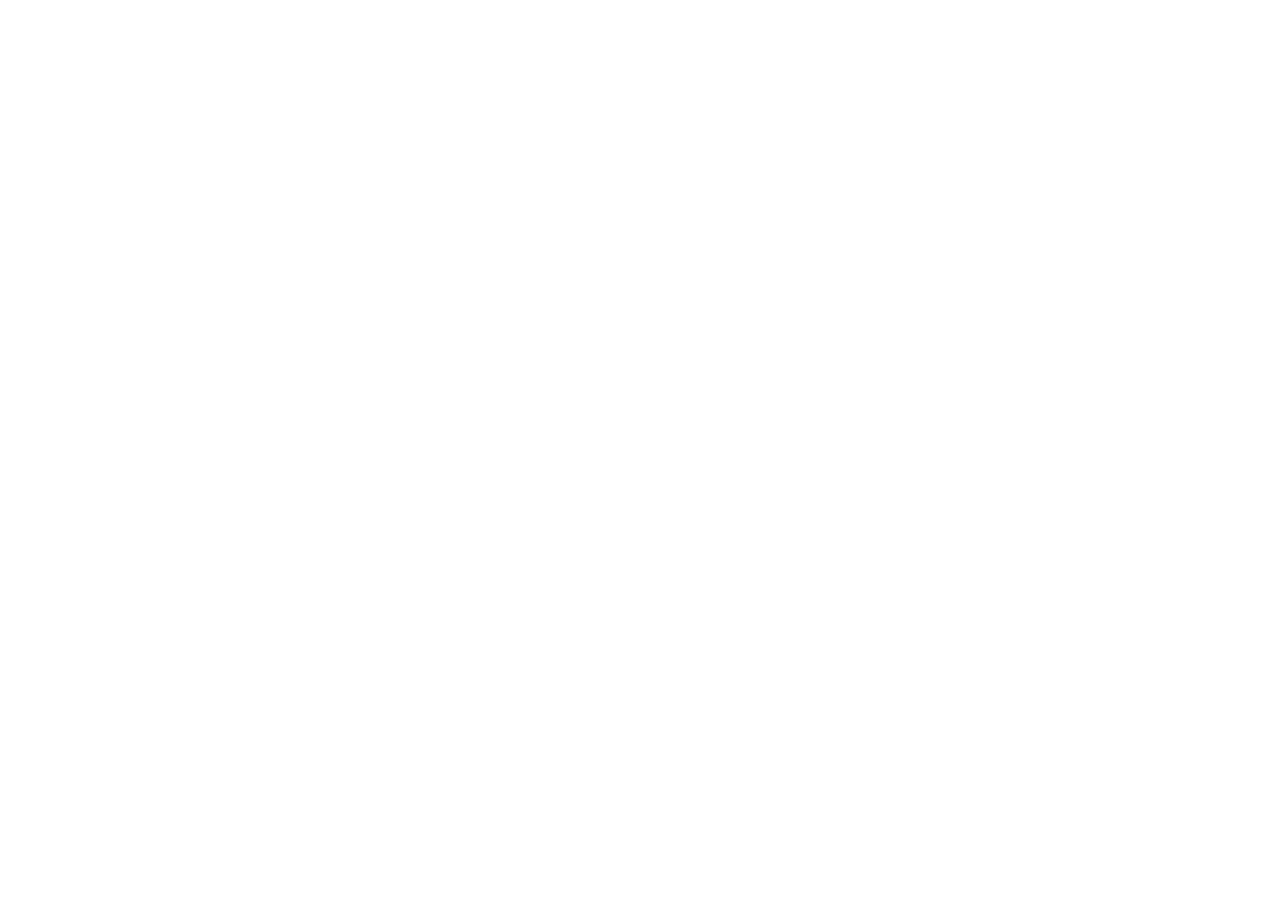
==== index.html @ 3bd6c551 "Update index.html" ====
<!DOCTYPE html>
<html lang="en">
<head>
    <meta http-equiv="refresh" content="0; url=https://github.com/SilenNaihin/Personal-Website/blob/master/Void%20Template/index.html">
</head>
<body>
    
</body>
</html>
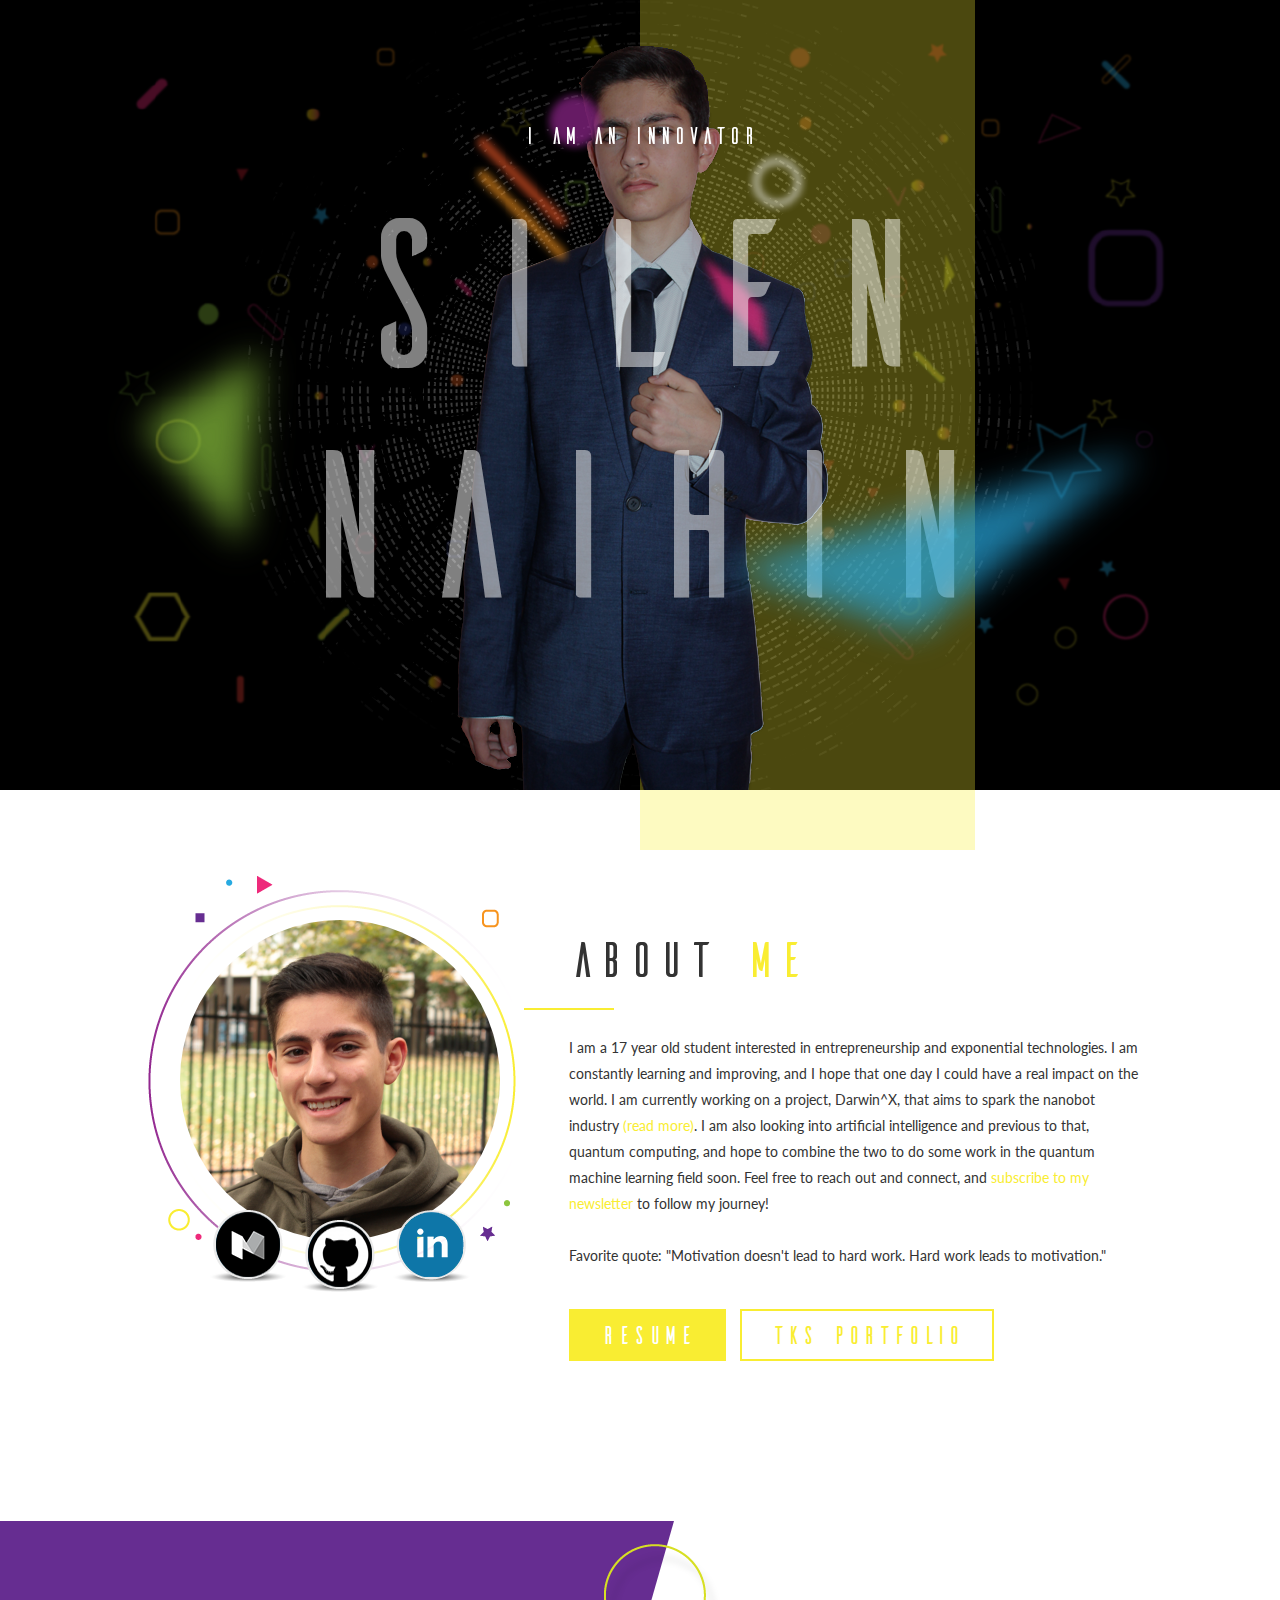
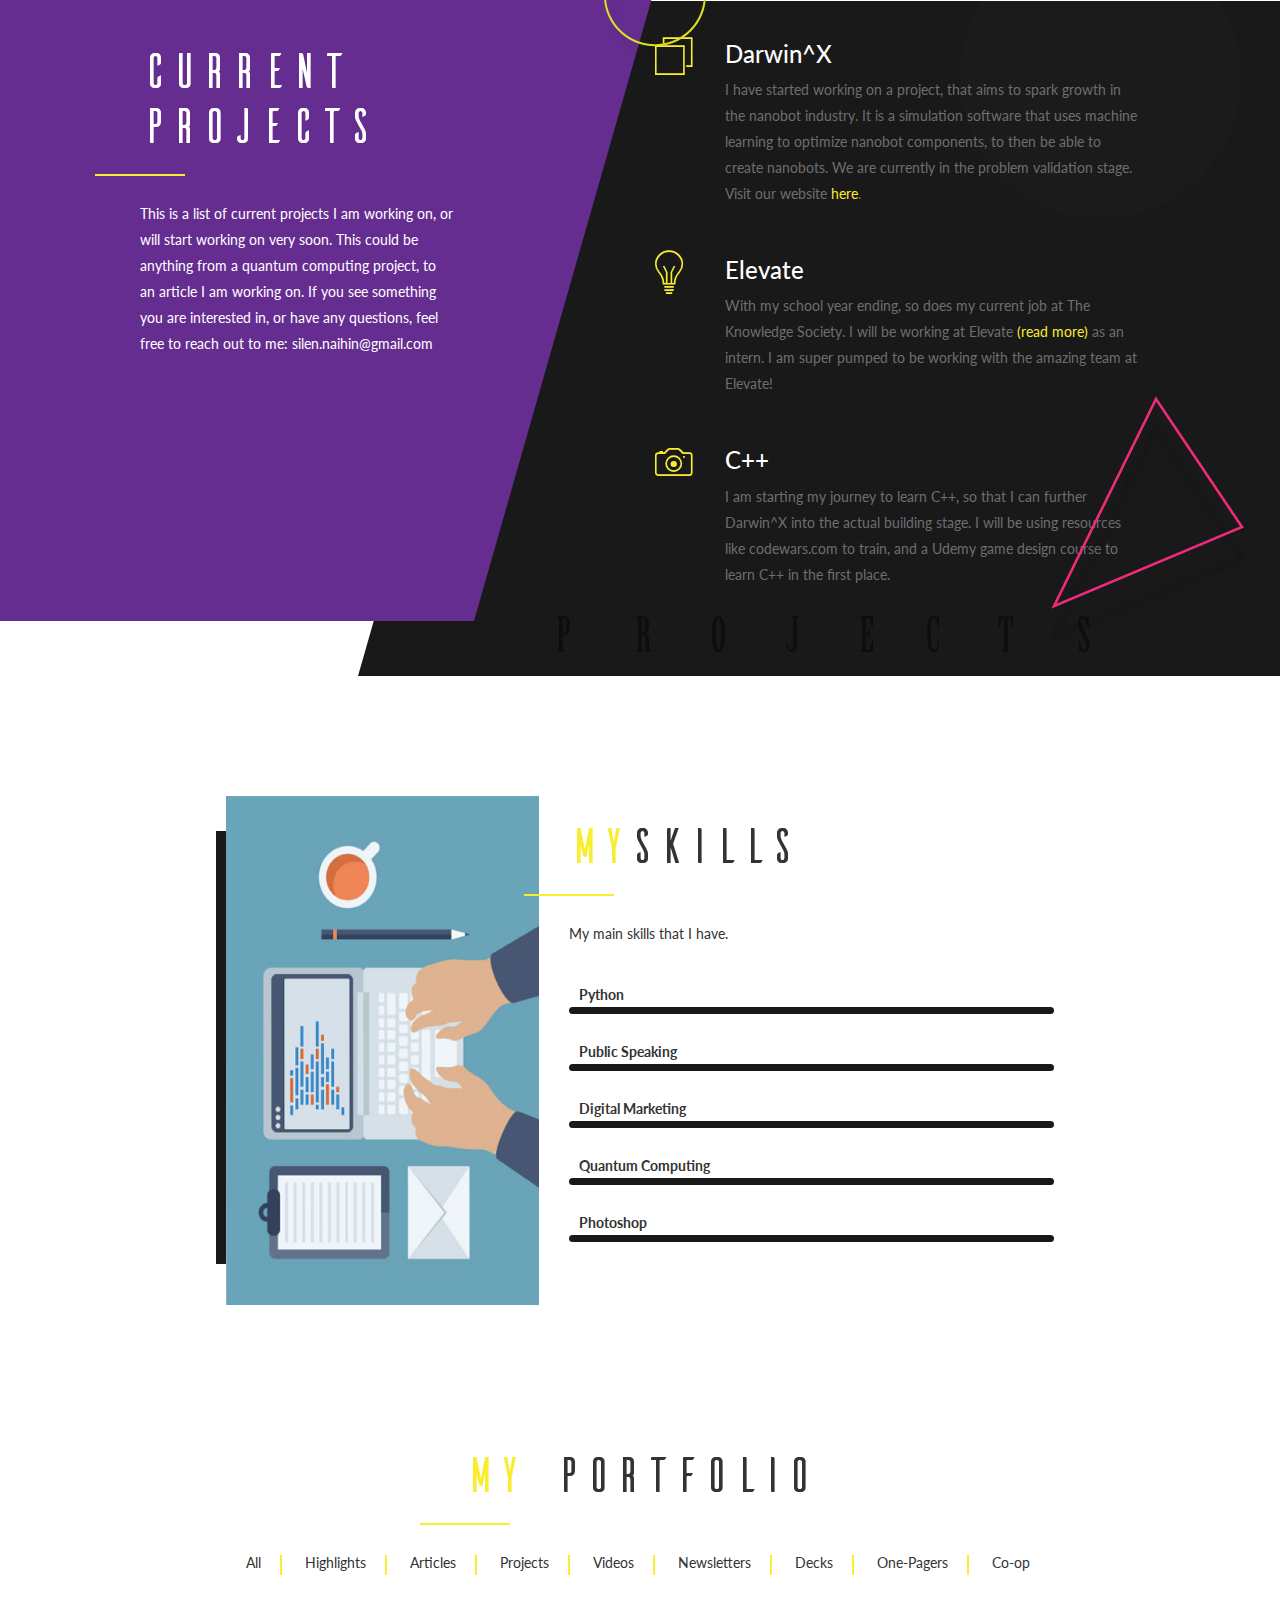
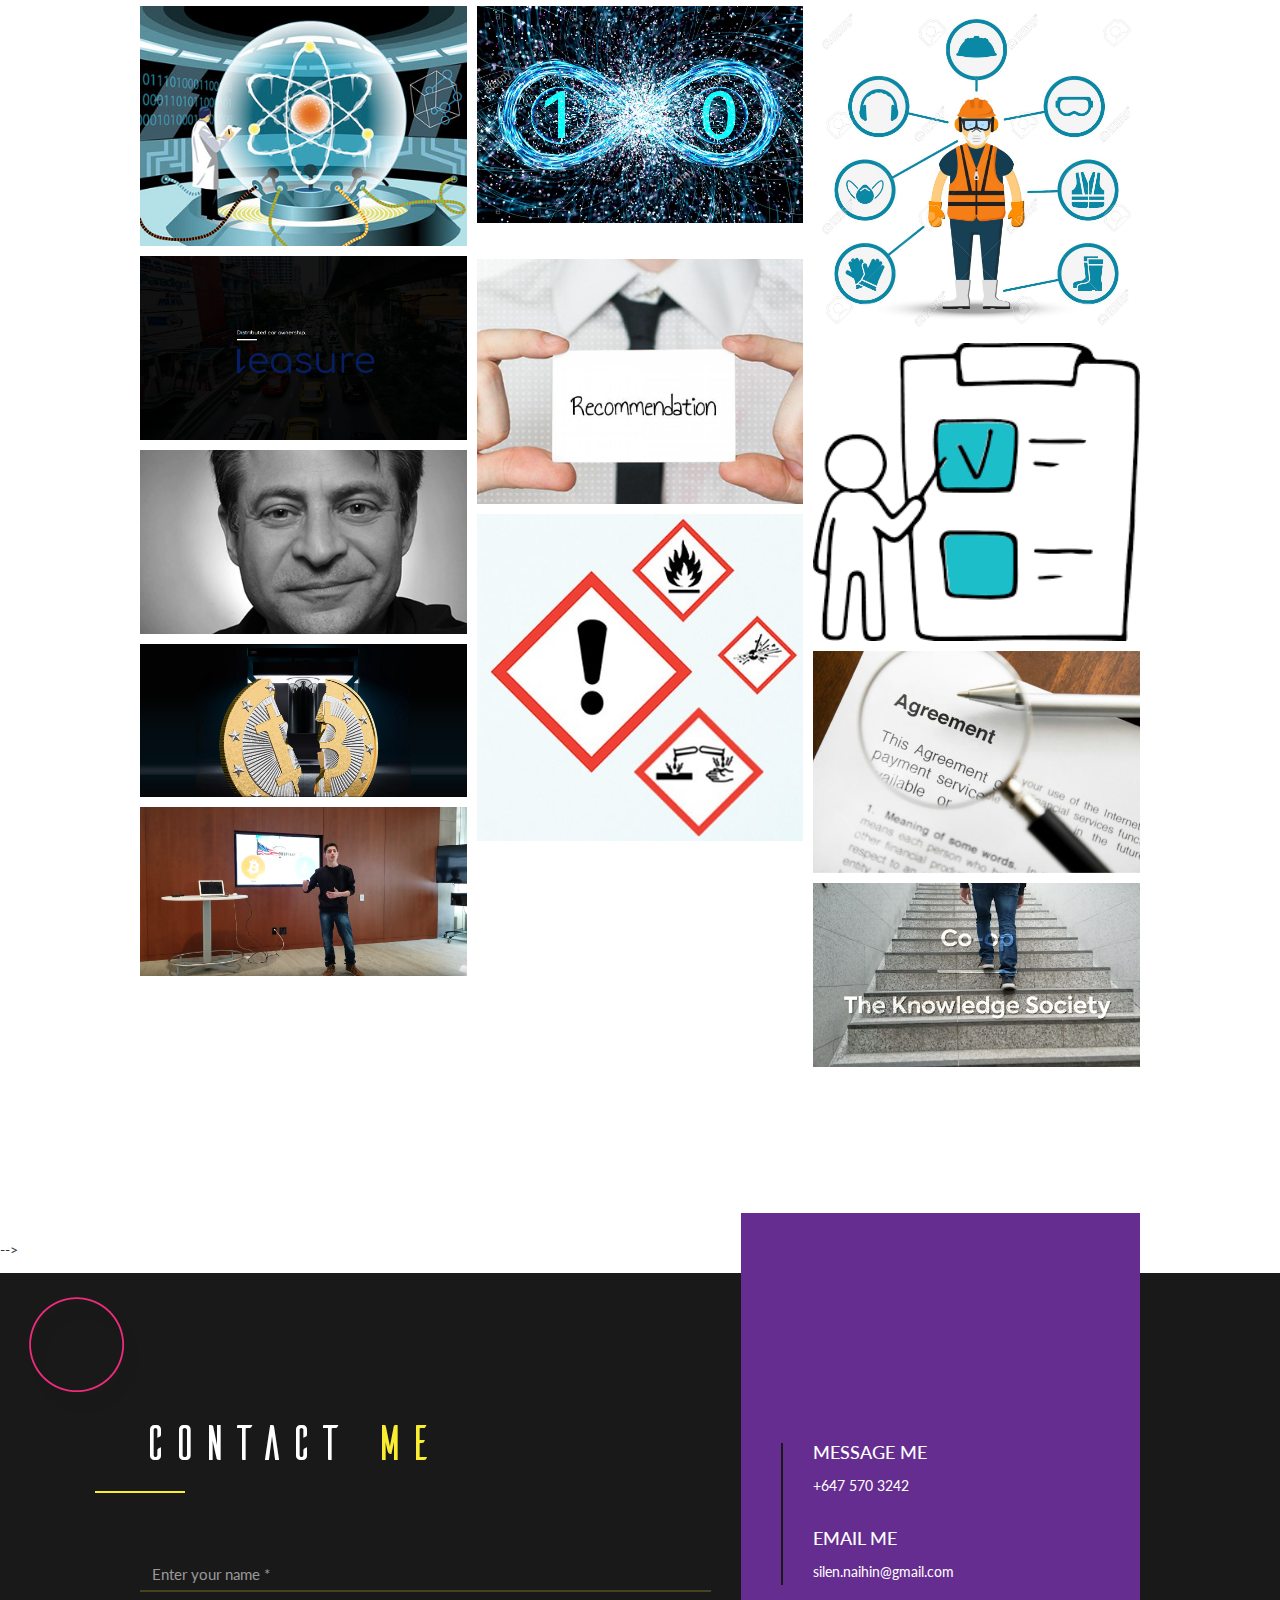
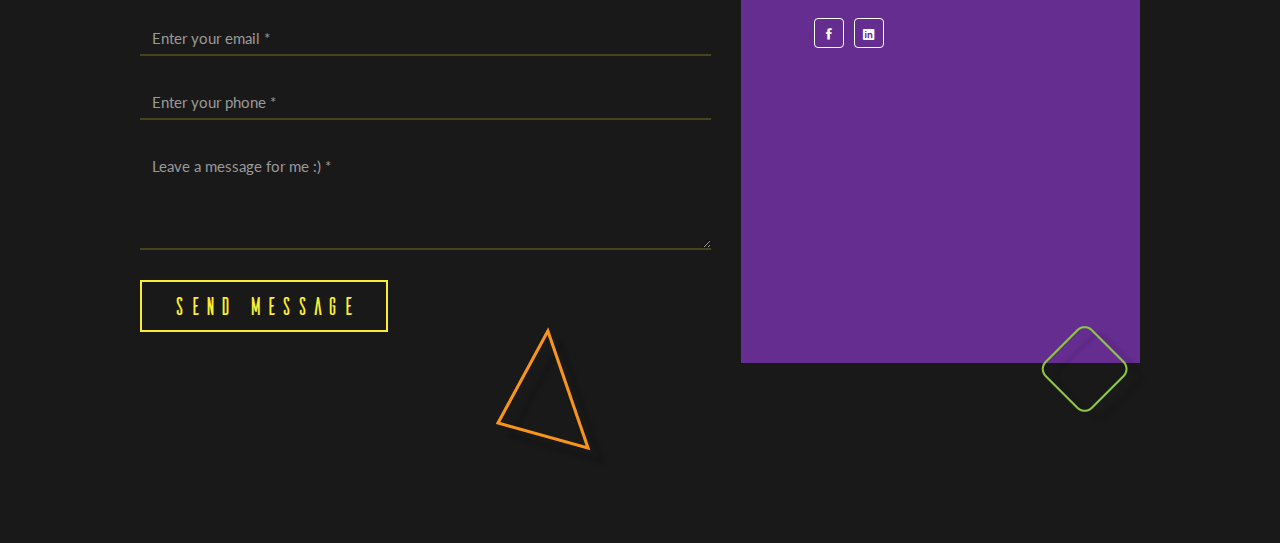
==== commit 71276578: "removing void template folder" ====
--- a/index.html
+++ b/index.html
@@ -1,9 +1,449 @@
 <!DOCTYPE html>
 <html lang="en">
-<head>
-    <meta http-equiv="refresh" content="0; url=https://github.com/SilenNaihin/Personal-Website/blob/master/Void%20Template/index.html">
-</head>
-<body>
-    
-</body>
-</html>
+	<head>
+		<meta http-equiv="content-type" content="text/html; charset=utf-8" />
+		<meta name="viewport" content="width=device-width, initial-scale=1">
+		<meta name="description" content="Silen Naihin's personal portfolio. Find out whats up in his life, from quantum computing, to company launching." />
+		<meta name="keywords" content="portfolio template, personal portfolio, CV template" />
+		<meta name="robots" content="index, follow" />
+		<title>Silen Naihin</title>
+
+    <!-- Stylesheets
+    ================================================= -->
+		<link rel="stylesheet" href="css/bootstrap.min.css" />
+		<link rel="stylesheet" href="css/void-designer.css" />
+		<link rel="stylesheet" href="css/ionicons.min.css" />
+    <link rel="stylesheet" href="css/font-awesome.min.css" />
+
+    <!--Google Fonts-->
+    <link href="https://fonts.googleapis.com/css?family=Lato:400,400i,700,700i,900" rel="stylesheet">
+    
+    <!--Favicon-->
+    <link rel="shortcut icon" type="image/png" href="media/fav.png"/>
+	</head>
+  
+  <body id="page-top" data-spy="scroll" data-target=".navbar-fixed-top">
+  
+    <!-- Preloader -->
+    <div class="preloader">
+      <div class="sk-cube-grid">
+        <div class="sk-cube sk-cube1"></div>
+        <div class="sk-cube sk-cube2"></div>
+        <div class="sk-cube sk-cube3"></div>
+        <div class="sk-cube sk-cube4"></div>
+        <div class="sk-cube sk-cube5"></div>
+        <div class="sk-cube sk-cube6"></div>
+        <div class="sk-cube sk-cube7"></div>
+        <div class="sk-cube sk-cube8"></div>
+        <div class="sk-cube sk-cube9"></div>
+      </div>
+    </div>
+
+    <!-- Navigation
+    ================================================= -->
+    <header id="header" class="on-scroll">
+      <nav class="navbar navbar-default navbar-fixed-top nav-center-aligned">
+        <div class="container-fluid">
+
+          <!-- Brand and toggle get grouped for better mobile display -->
+          <div class="navbar-header">
+            <button type="button" class="navbar-toggle collapsed" data-toggle="collapse" data-target="#bs-example-navbar-collapse-1" aria-expanded="false">
+              <span class="menu-sign">Menu <img src="media/designer/menu.png" alt="" /></span>
+            </button>
+          </div>
+
+          <!-- Collect the nav links, forms, and other content for toggling -->
+          <div class="collapse navbar-collapse" id="bs-example-navbar-collapse-1">
+            <ul class="nav navbar-nav">
+              <li><a class="page-scroll" href="#intro"><span>1</span>Intro</a></li>
+              <li><a class="page-scroll" href="#about"><span>2</span>About</a></li>
+              <li><a class="page-scroll" href="#services"><span>3</span>Projects</a></li>
+              <li><a class="page-scroll" href="#skills"><span>4</span>Skills</a></li>
+              <li><a class="page-scroll" href="#folio"><span>5</span>Portfolio</a></li>
+              <li><a class="page-scroll" href="#footer"><span>6</span>Contact</a></li>
+            </ul>
+          </div><!-- /.navbar-collapse -->
+        </div><!-- /.container -->
+      </nav>
+    </header>
+    
+    <!-- Intro Section
+    ================================================= -->
+    <section id="intro">
+      <div class="overflow-h">
+        <div class="container-fluid">
+          <ul id="scene" class="scene border fill">
+            <li class="layer expand-width" data-depth="0.15"><img src="media/designer/intro-layer-1.png" alt="" class="img-responsive" /></li>
+            <li class="layer expand-width" data-depth="0.25"><img src="media/designer/intro-layer-2.png" alt="" class="img-responsive" /></li>
+            <li class="layer expand-width" data-depth="0.00"><div class="yellow-box"></div></li>
+            <li class="layer expand-width" data-depth="0.40"><img src="media/designer/intro-layer-3.png" alt="" class="img-responsive" /></li>
+            <li class="layer expand-width" data-depth="0.55"><img src="media/designer/intro-layer-4.png" alt="" class="img-responsive" /></li>
+            <li class="layer expand-width" data-depth="0.65">
+              <div class="my-info" data-parallax='{"y": 100}'>
+                <h3>I Am An Innovator</h3>
+                <h1 class="name">Silen Naihin</h1>
+              </div>
+            </li>
+            <li class="layer expand-width" data-depth="1.40"><img src="media/designer/intro-layer-5.png" alt="" class="img-responsive" /></li>
+          </ul>
+        </div>
+      </div>
+    </section>
+    
+   <!-- About Me
+    ================================================= -->
+    <section id="about">
+    	<div class="container wrapper">
+    		<div class="row">
+    			<div class="col-md-5">
+            <div class="photo-block">
+            
+              <!--Parallax-->
+              <ul class="element-scroll-parallax hidden-sm hidden-xs">
+                <li data-parallax='{"rotateZ": 600, "smoothness": 200}'><img src="media/designer/about-spots.png" alt="" /></li>
+              </ul><!--Parallax end-->
+              
+            	<div class="photo">
+                <img src="media/designer/gradient-circle.png" alt="" class="photo-frame" />
+                <img src="./headshot.png" alt="It's Me" class="my-photo img-circle" />
+              </div>
+            	<ul class="social-link list-inline">
+                <li><a href="https://medium.com/@silen.naihin"><img src="media/designer/social/medium.png" alt="" /></a></li>
+                <li><a href="https://github.com/SilenNaihin" alt=""><img src="./github.png" alt="" /></a></li>
+                <li><a href="https://www.linkedin.com/in/silen-naihin/"><img src="media/designer/social/twitter.png" alt="" /></a></li>
+              </ul>
+            </div>
+          </div>
+    			<div class="col-md-7">
+            <div class="text-me">
+              <div class="headline">
+              	<h2>About <span class="yellow">Me</span></h2>
+              </div>
+              <p>I am a 17 year old student interested in entrepreneurship and exponential technologies. I am constantly learning and improving, and I hope that one day I could have a real impact on the world. I am currently working on a project, Darwin^X, that aims to spark the nanobot industry <a href='http://darwinx.ca/'>(read more)</a>. I am also looking into artificial intelligence and previous to that, quantum computing, and hope to combine the two to do some work in the quantum machine learning field soon. Feel free to reach out and connect, and <a href='https://www.subscribepage.com/silen.naihin?fbclid=IwAR38wcRQSoQohPvo3Nxmn_vRzhzfrRsZGgqbjIkAXMYMitqY66SyOwGWVVQ'>subscribe to my newsletter</a> to follow my journey! <br><br> Favorite quote: "Motivation doesn't lead to hard work. Hard work leads to motivation."</p>
+              <ul class="list-inline actions">
+              	<li><a href="https://docs.google.com/document/d/1Tut20O_IgS8BB6SXaOEuLUH9FELo1CkZkY0vdWoU7hk/edit?usp=sharing" class="btn btn-primary">Resume</a></li>
+              	<li><a href="https://tks.life/profile/silen.naihin" class="btn btn-secondary">TKS Portfolio</a></li>
+              </ul>
+            </div>
+          </div>
+    		</div>
+    	</div>
+    </section>
+
+    <!-- Services
+    ================================================= -->
+    <section id="services">
+      
+      <!--Services Background-->
+      <div class="service-background hidden-sm hidden-xs">
+        <div class="violate"></div>
+        <div class="dark"></div>
+      </div><!--Background ends-->
+      
+      <!--Section Parallax-->
+      <ul class="element-scroll-parallax hidden-sm hidden-xs">
+      	<li data-parallax='{"x": -150, "y": 500, "perspective": 500}'><img src="media/designer/service-1.png" alt="" /></li>
+        <li data-parallax='{"y": -300, "rotateY": 300}'><img src="media/designer/service-2.png" alt="" /></li>
+        <li><img src="media/designer/texts.png" alt="" /></li>
+        <li data-parallax='{"y": 200}'><img src="media/designer/circle-fill.png" alt="" /></li>
+      </ul><!--Parallax end-->
+      
+      <div class="container wrapper">
+        <div class="row">
+          <div class="service-contents">
+            <div class="col-md-4">
+              <div class="headline">
+                <h2 class="white">Current Projects</h2>
+              </div>
+              <p class="white">This is a list of current projects I am working on, or will start working on very soon. This could be anything from a quantum computing project, to an article I am working on. If you see something you are interested in, or have any questions, feel free to reach out to me: silen.naihin@gmail.com </p>
+            </div>
+            <div class="col-md-6 col-md-offset-2">
+              <div class="service-item">
+              	<span class="service-icon"><i class="icon ion-ios-browsers-outline"></i></span>
+              	<div class="item-info">
+              		<h3 class="white">Darwin^X</h3>
+              		<p class="grey">I have started working on a project, that aims to spark growth in the nanobot industry. It is a simulation software that uses machine learning to optimize nanobot components, to then be able to create nanobots. We are currently in the problem validation stage. Visit our website <a href='http://darwinx.ca/'>here</a>.</p>
+              	</div>
+              </div>
+              <div class="service-item">
+              	<span class="service-icon"><i class="icon ion-ios-lightbulb-outline"></i></span>
+              	<div class="item-info">
+              		<h3 class="white">Elevate</h3>
+              		<p class="grey">With my school year ending, so does my current job at The Knowledge Society. I will be working at Elevate <a href='https://elevatetechfest.com/'>(read more)</a> as an intern. I am super pumped to be working with the amazing team at Elevate!</p>
+              	</div>
+              </div>
+              <div class="service-item">
+              	<span class="service-icon"><i class="icon ion-ios-camera-outline"></i></span>
+              	<div class="item-info">
+              		<h3 class="white">C++</h3>
+              		<p class="grey">I am starting my journey to learn C++, so that I can further Darwin^X into the actual building stage. I will be using resources like codewars.com to train, and a Udemy game design course to learn C++ in the first place.</p>
+              	</div>
+              </div>
+            </div>
+          </div>
+        </div>
+      </div>
+    </section>
+    
+    <!-- Skills
+    ================================================= -->
+    <section id="skills">
+    	<div class="container wrapper">
+        <div class="row">
+        	<div class="col-md-4 col-md-offset-1">
+            <div class="photo-skills">
+              <img src="./Skills.png" alt="" class="img-responsive img-skills" />
+            </div>
+          </div>
+        	<div class="col-md-6">
+            <div class="headline">
+              <h2><span class="yellow">My</span>Skills</h2>
+            </div>
+            <p>My main skills that I have.</p>
+            <div class="skillset">
+              <div class="skillbar" data-percent='100%'>
+                <div class="title">Python</div>
+                <div class="count-bar">
+                </div>
+              </div>
+              <div class="skillbar" data-percent="100%">
+                <div class="title">Public Speaking</div>
+                <div class="count-bar">
+                </div>
+              </div>
+              <div class="skillbar" data-percent="100%">
+                <div class="title">Digital Marketing</div>
+                <div class="count-bar">
+                </div>
+              </div>
+              <div class="skillbar" data-percent="100%">
+                <div class="title">Quantum Computing</div>
+                <div class="count-bar">
+                </div>
+              </div>
+              <div class="skillbar" data-percent="100%">
+                <div class="title">Photoshop</div>
+                <div class="count-bar">
+                </div>
+              </div>
+            </div>
+          </div>
+        </div>
+      </div>
+    </section>
+    
+ <!-- Portfolio Section
+    ================================================= -->
+    <section id="folio" class="yeet">
+    	<div class="container wrapper">
+        <div class="headline">
+          <h2><span class="yellow">My</span> Portfolio</h2>
+        </div>
+        
+        <!--Portfolio Menu-->
+        <ul class="folio-menu list-inline">
+          <li class=" fil-cat" data-rel="all">All</li>
+          <li class=" fil-cat" data-rel="highlights">Highlights</li>
+          <li class=" fil-cat" data-rel="articles">Articles</li>
+          <li class=" fil-cat" data-rel="projects">Projects</li>
+          <li class=" fil-cat" data-rel="videos">Videos</li>
+          <li class=" fil-cat" data-rel="newsletters">Newsletters</li>
+          <li class=" fil-cat" data-rel="decks">Decks</li>
+          <li class=" fil-cat" data-rel="one-pagers">One-Pagers</li> 
+          <li class=" fil-cat" data-rel="co-op">Co-op</li>  
+        </ul> 
+        
+        <!--Portfolio Thumbnails-->
+        <div id="portfolio">
+          <div class="tile scale-anm articles all" >
+            <a href="https://blog.usejournal.com/quantum-computing-the-basics-the-bad-and-the-solution-59af357fb52"><img src="./quantumarticle.jpg" alt="Sorry about that, maybe try reloading?" data-toggle="modal" data-target=".project-1" /></a>
+          </div>
+          <div class="tile scale-anm articles all">
+            <a href="https://medium.com/@silen.naihin/tribalscale-ideathon-ideation-and-pitching-be56c0e4ba74"><img src="./tribalscalearticle.PNG" alt="Sorry about that, maybe try reloading?" data-toggle="modal" data-target=".project-2" /></a>
+          </div>
+          <div class="tile scale-anm articles all">
+            <a href="https://medium.com/@silen.naihin/how-to-dream-big-peter-diamandis-1d7d72017ff7"><img src="./peter.jpg" alt="Sorry about that, maybe try reloading?" data-toggle="modal" data-target=".project-3" /></a>
+          </div>
+          <div class="tile scale-anm articles all">
+            <a href="https://medium.com/@silen.naihin/goodbye-bitcoin-hello-quantum-9749ed451872"><img src="./crypto.png" alt="Sorry about that, maybe try reloading?" data-toggle="modal" data-target=".project-4" /></a>
+          </div>
+         <div class="tile scale-anm videos all">
+            <a href="https://www.youtube.com/watch?v=GJGrFeC1jng&t=36s"><img src="./focus.PNG" alt="Sorry about that, maybe try reloading?" data-toggle="modal" data-target=".project-5" /></a>
+          </div>
+          <div class="tile scale-anm articles projects all">
+            <a href="/QTTT"><img src="./QTTTarticle.jpg" alt="Sorry about that, maybe try reloading?" data-toggle="modal" data-target=".project-6" /></a>
+          </div>
+         <div class="tile scale-anm articles projects all">
+            <a href="/Grover_Algorithm"><img src="./breaking cryptosystems.png" alt="" data-toggle="modal" data-target=".project-7" /></a>
+          </div>
+          
+         <div class="tile scale-anm co-op all">
+            <a href="https://drive.google.com/file/d/1WZzWk1F7bz4g0q1O6ZhrD_1WyVvfKvwr/view?usp=sharing"><img src="./Co-op/letter_of_recommendation.jpg" alt="Recommendation Letter" data-toggle="modal" data-target=".project-8" /></a>
+          </div>
+          <div class="tile scale-anm co-op all">
+            <a href="/Co-op/whimis.jpg"><img src="./Co-op/banner-whmis.jpg" alt="WHIMIS Certificate" data-toggle="modal" data-target=".project-9" /></a>
+          </div>
+          <div class="tile scale-anm co-op all">
+            <a href="/Co-op/4 steps.jpg"><img src="./Co-op/worker health.jpg" alt="4 Steps Certificate" data-toggle="modal" data-target=".project-10" /></a>
+          </div>
+          <div class="tile scale-anm co-op all">
+            <a href="https://docs.google.com/presentation/d/1YMCAAtUuJX6CKuLvEjATRlXOtkOTBLH4cZEqEcwKLBE/edit?usp=sharing"><img src="./Co-op/education learning.png" alt="CELP-Final" data-toggle="modal" data-target=".project-11" /></a>
+          </div>
+          <div class="tile scale-anm co-op videos all">
+            <a href="/Co-op/WEA.jpg"><img src="./Co-op/ccadw.jpg" alt="WEA" data-toggle="modal" data-target=".project-12" /></a>
+          </div>
+          <div class="tile scale-anm co-op videos all">
+            <a href="https://youtu.be/6guuI7C2K6I"><img src="./Co-op/Co-op at the knowledge society picture.PNG" alt="Video" data-toggle="modal" data-target=".project-13" /></a>
+          </div>
+                    <!--______________________-->
+<!--          <div class="tile scale-anm presentations all">
+            <img src="http://placehold.it/640x640" alt="" data-toggle="modal" data-target=".project-8" />
+          </div>
+          <div class="tile scale-anm bcards all">
+            <img src="http://placehold.it/784x770" alt="" data-toggle="modal" data-target=".project-9" />
+          </div> -->
+        </div> 
+ <!--       Portfolio Modals
+        <div class="modal fade project-1" tabindex="-1" role="dialog">
+          <div class="modal-dialog modal-lg" role="document">
+            <div class="modal-content">
+              <img src="./quantumarticle.jpg" alt="Sorry about that, maybe try reloading?" class="img-responsive" />
+            </div>
+          </div>
+        </div>
+       <div class="modal fade project-2" tabindex="-1" role="dialog">
+          <div class="modal-dialog modal-lg" role="document">
+            <div class="modal-content">
+              <img src="http://placehold.it/600x600" alt="Sorry about that, maybe try reloading?" class="img-responsive" />
+            </div>
+          </div>
+        </div>
+        <div class="modal fade project-3" tabindex="-1" role="dialog">
+          <div class="modal-dialog modal-lg" role="document">
+            <div class="modal-content">
+              <img src="http://placehold.it/832x847" alt="Sorry about that, maybe try reloading?" class="img-responsive" />
+            </div>
+          </div>
+        </div>
+        <div class="modal fade project-4" tabindex="-1" role="dialog">
+          <div class="modal-dialog modal-lg" role="document">
+            <div class="modal-content">
+              <img src="http://placehold.it/670x878" alt="Sorry about that, maybe try reloading?" class="img-responsive" />
+            </div>
+          </div>
+        </div>
+        <div class="modal fade project-5" tabindex="-1" role="dialog">
+          <div class="modal-dialog modal-lg" role="document">
+            <div class="modal-content">
+              <img src="http://placehold.it/740x740" alt="Sorry about that, maybe try reloading?" class="img-responsive" />
+            </div>
+          </div>
+        </div>
+        <div class="modal fade project-6" tabindex="-1" role="dialog">
+          <div class="modal-dialog modal-lg" role="document">
+            <div class="modal-content">
+              <img src="http://placehold.it/800x600" alt="Sorry about that, maybe try reloading?" class="img-responsive" />
+            </div>
+          </div>
+        </div>
+        <div class="modal fade project-7" tabindex="-1" role="dialog">
+          <div class="modal-dialog modal-lg" role="document">
+            <div class="modal-content">
+              <img src="http://placehold.it/653x599" alt="Sorry about that, maybe try reloading?" class="img-responsive" />
+            </div>
+          </div>
+        </div>
+        <div class="modal fade project-8" tabindex="-1" role="dialog">
+          <div class="modal-dialog modal-lg" role="document">
+            <div class="modal-content">
+              <img src="http://placehold.it/640x640" alt="Sorry about that, maybe try reloading?" class="img-responsive" />
+            </div>
+          </div>
+        </div>
+        <div class="modal fade project-9" tabindex="-1" role="dialog">
+          <div class="modal-dialog modal-lg" role="document">
+            <div class="modal-content">
+              <img src="http://placehold.it/784x770" alt="Sorry about that, maybe try reloading?" class="img-responsive" />
+            </div>
+          </div>
+        </div><!--Portfolio Modals End-->
+      </div>
+    </section> -->
+
+    <!-- Footer
+    ================================================= -->
+    <footer id="footer">
+    
+      <!--Footer Parallax-->
+      <ul class="element-scroll-parallax hidden-sm hidden-xs">
+      	<li data-parallax='{"y": 400, "rotateY": 300, "rotateZ": -400}'><img src="media/designer/footer-l-1.png" alt="" /></li>
+        <li data-parallax='{"y": -600, "rotateZ": -300}'><img src="media/designer/footer-l-2.png" alt="" /></li>
+        <li data-parallax='{"x": 700}'><img src="media/designer/footer-l-3.png" alt="" /></li>
+      </ul><!--Parallax End-->
+      
+    	<div class="container wrapper">
+    		<div class="row">
+    			<div class="col-md-7">
+            <div class="headline">
+              <h2 class="white">Contact <span class="yellow">Me</span></h2>
+            </div>
+            
+                  
+                  
+            <!--Contact Form-->
+            <form id="formoid" method="POST" action="mailto:silen.naihin@gmail.com" class="contact-form">
+              <div class="form-group">
+                <input id="contact-name" type="text" name="name" class="form-control" placeholder="Enter your name *" required="required" data-error="Name is required.">
+              </div>
+              <div class="form-group">
+                <input id="contact-email" type="text" name="email" class="form-control" placeholder="Enter your email *" required="required" data-error="Email is required.">
+              </div>
+              <div class="form-group">
+                <input id="contact-phone" type="text" name="phone" class="form-control" placeholder="Enter your phone *" required="required" data-error="Phone is required.">
+              </div>
+              <div class="form-group">
+                <textarea id="form-message" name="message" class="form-control" placeholder="Leave a message for me :) *" rows="4" type="text" required="required" data-error="Please,leave us a message."></textarea>
+              </div>
+
+            <button name="submit-button" value="Submit" type="submit" class="btn btn-secondary">Send message</button>
+		</div>
+
+                  
+                  
+    			<div class="col-md-5">
+          
+            <!--Contact Information-->
+            <div class="contact-info">
+              <div class="contact-detail">
+                <div class="reach">
+                	<h4 class="white">MESSAGE ME</h4>
+                	<p>+647 570 3242</p>
+                </div>
+                <div class="reach">
+                	<h4 class="white">EMAIL ME</h4>
+                	<p>silen.naihin@gmail.com</p>
+                </div>
+              </div>
+              <ul class="list-inline social-icons">
+              	<li><a href="https://www.facebook.com/profile.php?id=100015120399747"><i class="icon ion-social-facebook"></i></a></li>
+              	<li><a href="https://www.linkedin.com/in/silen-naihin/"><i class="icon ion-social-linkedin"></i></a></li>
+              </ul>
+            </div>
+          </div>
+    		</div>
+    	</div>
+    </footer>
+    
+    <!-- Scripts
+    ================================================= -->
+    <script src="js/jquery-3.1.1.min.js"></script>
+    <script src="js/bootstrap.min.js"></script>
+    <script src="js/plugins/parallax.hover.js"></script>
+    <script src="js/plugins/jquery.parallax-scroll.js"></script>
+    <script src="js/plugins/jquery.appear.js"></script>
+    <script src="js/plugins/jquery.easing.min.js"></script>
+    <script src="js/plugins/scrolling-nav.js"></script>
+    <script src="js/void.js"></script>
+    
+  </body>
+</html>--- a/css/void-designer.css
+++ b/css/void-designer.css
@@ -0,0 +1,969 @@
+/*==================================================
+  Template Name: Void 
+  Description: Onepage Parallax Personal Portfolio Template
+  Author: thunder-team
+  Author URL: https://themeforest.net/user/thunder-team
+  Version: 1.1
+==================================================*/
+
+/*==================================================
+
+  [Table of Contents]
+  --------------------------------------------------
+  - body
+    - Typography
+    - Common 
+    - Navigation
+    - Homepage
+      - Intro
+      - About
+      - Services
+      - Skills
+      - Portfolio
+      - Testimonials
+      - Timeline
+      - Footer/Contact
+    - Media Queries 
+      - 991px
+      - 767px
+      - 480px
+    - Preloader
+    
+==================================================*/
+
+
+body{
+  background: #fff;
+  height: 100%;
+  width: 100%;
+  font-family: 'Lato', sans-serif;
+  font-size: 14px;
+  line-height: 26px;
+  color: #333;
+}
+
+
+/*==================================================
+  Typography
+  ==================================================*/
+
+@font-face {
+  font-family: "Ailerons";
+  src: url('../fonts/Ailerons.eot'); /* IE9 Compat Modes */
+  src: url('../fonts/Ailerons.eot?#iefix') format('embedded-opentype'), /* IE6-IE8 */
+       url('../fonts/Ailerons.woff2') format('woff2'), /* Super Modern Browsers */
+       url('../fonts/Ailerons.woff') format('woff'), /* Pretty Modern Browsers */
+       url('../fonts/Ailerons.ttf')  format('truetype'), /* Safari, Android, iOS */
+       url('../fonts/Ailerons.svg#Ailerons') format('svg'); /* Legacy iOS */
+}
+
+
+.headline h2{
+  margin-bottom: 50px;
+  font-family: "Ailerons";
+  font-size: 50px;
+  position: relative;
+  display: inline-block;
+}
+
+.headline h2::before{
+  content:"";
+  background: #F9ED32;
+  height: 2px;
+  width: 90px;
+  position: absolute;
+  bottom: -25px;
+  left: 0;
+  transform: translateX(-50%);
+}
+
+.yellow{
+  color: #F9ED32;
+}
+
+.white{
+  color: #fff;
+}
+
+.grey{
+  color: #6D6E71;
+}
+
+a{
+  color: #F9ED32;
+}
+
+a:hover{
+  color: #D7DF23;
+}
+
+a,
+a:active,
+a:focus 
+{outline: none;}
+
+
+/*==================================================
+  Common
+  ==================================================*/
+
+section{
+  position: relative;
+}
+  
+.container{
+  max-width: 1030px;
+  position: relative;
+}
+
+.wrapper{
+  padding-top: 120px;
+  position: relative;
+}
+
+.btn-primary{
+  background: #F9ED32;
+  border: 2px solid #F9ED32;
+  padding: 6px 30px;
+  font-family: "Ailerons";
+  color: #fff;
+  font-size: 25px;
+  border-radius: 0;
+  margin-bottom: 20px;
+}
+
+.btn-primary:hover,
+.btn-primary:active,
+.btn-primary:focus{
+  background: #D7DF23;
+  border: 2px solid #D7DF23;
+  color: #fff;
+  transition: all .5s;
+}
+
+.btn-secondary{
+  background: transparent;
+  border: 2px solid #F9ED32;
+  padding: 6px 30px;
+  font-family: "Ailerons";
+  color: #F9ED32;
+  font-size: 25px;
+  border-radius: 0;
+  margin-bottom: 20px;
+}
+
+.btn-secondary:hover,
+.btn-secondary:active,
+.btn-secondary:focus{
+  background: transparent;
+  border: 2px solid #D7DF23;
+  color: #D7DF23;
+  transition: all .5s;
+}
+
+.form-control{
+  background: transparent;
+  border: 0;
+  box-shadow: none;
+  border-bottom: 2px solid #f5f5f5;
+  border-radius: 0;
+  font-size: 15px;
+}
+
+ul.element-scroll-parallax li{
+  list-style: none;
+  position: absolute;
+  z-index: 999;
+}
+
+.marginless{
+  margin: 0 !important;
+}
+
+.overflow-h{
+  overflow: hidden;
+}
+
+
+/*==================================================
+  Navigation
+  ==================================================*/
+
+#header.on-scroll{
+  left: 0;
+  position: fixed;
+  right: 0;
+  transform: translateY(-50px);
+  transition: all 0.5s ease-in-out 0s;
+  visibility: hidden;
+  z-index: 1001;
+}
+#header.on-scroll.visible{
+  transform: translateY(0px);
+  visibility: visible;
+}
+  
+nav.nav-center-aligned{
+  background: #000;
+  border: 0;
+  border-radius: 0;
+}
+
+nav.nav-center-aligned .navbar-collapse{
+  text-align: center;
+}
+
+nav.nav-center-aligned .navbar-nav{
+  display: inline-block;
+  float: none;
+  vertical-align: top;
+}
+
+nav.nav-center-aligned .navbar-nav li:last-child::after{
+  content: none;
+}
+
+nav.nav-center-aligned .navbar-nav li a{
+  font-size: 12px;
+  color: #fff;
+  font-weight: 600;
+  padding: 25px 20px 0 20px;
+}
+
+nav.nav-center-aligned .navbar-nav li a:hover,
+nav.nav-center-aligned .navbar-nav li a:focus,
+nav.nav-center-aligned .navbar-nav li a:active{
+  color: #F9ED32;
+  transition: all 1s;
+}
+
+nav.nav-center-aligned .navbar-nav li.active a,
+nav.nav-center-aligned .navbar-nav li.active a:hover
+nav.nav-center-aligned .navbar-nav li.active a:active,
+nav.nav-center-aligned .navbar-nav li.active a:focus{
+  background: transparent !important;
+  color: #F9ED32 !important;
+  transition: all .2s;
+}
+
+nav.nav-center-aligned .navbar-nav li a span{
+  position: absolute;
+  font-size: 11px;
+  top: 5px;
+  left: 15px;
+  color: #6D6E71;
+}
+
+nav.nav-center-aligned .navbar-collapse, 
+nav.nav-center-aligned .navbar-toggle{
+  border: 0;
+}
+
+nav.nav-center-aligned .navbar-toggle:focus, 
+nav.nav-center-aligned .navbar-toggle:hover{
+  background: transparent;
+}
+
+nav.nav-center-aligned .menu-sign{
+  color: #6D6E71; 
+  font-size: 16px; 
+  font-weight: 700;
+}
+
+nav.nav-center-aligned .menu-sign img{
+  margin-left: 10px;
+}
+
+
+/*==================================================
+Intro Section
+==================================================*/
+
+#intro{
+  background: #000;
+  text-align: center;
+  position: relative;
+}
+
+#intro::after{
+  content: "";
+  background: rgba(249,237,50, .3);
+  position: absolute;
+  width: 335px;
+  height: 60px;
+  left: 50%;
+  bottom: -60px;
+}
+
+h1.name{
+  font-family: "Ailerons";
+  font-size: 210px;
+  color: rgba(255,255,255, .5);
+  text-align: center;
+}
+
+.my-info h3{
+  font-family: "Ailerons";
+  color: #fff;
+}
+
+.yellow-box{
+  background: rgba(249,237,50, .3);
+  height: 100%;
+  width: 335px;
+  position: absolute;
+  left: 50%;
+}
+
+
+/*Positioning the Hover Scene Layers*/
+
+ul#scene{
+  padding: 0;
+  text-align: center;
+  margin: 0;
+}
+
+ul#scene li{
+  position: relative;
+  width: 100%;
+  height: 100%;
+}
+
+ul#scene li img{
+  margin: auto;
+}
+
+ul#scene li:nth-child(4) img{
+  position: absolute; 
+  left: 0;
+  right: 0;
+  margin: auto;
+  bottom: -40px;
+}
+
+ul#scene li:nth-child(5) img{
+  position: absolute; 
+  left: 0;
+  right: 0;
+  margin: auto;
+  top: 60px;
+}
+
+ul#scene li:nth-child(6) .my-info{
+  position: absolute;
+  left: 0;
+  right: 0;
+  margin: auto;
+  bottom: 150px;
+}
+
+ul#scene li:nth-child(7) img{
+  position: absolute; 
+  left: 0;
+  right: 0;
+  margin: auto;
+  bottom: 120px;
+  z-index: 10;
+}
+
+
+/*==================================================
+About Section
+==================================================*/
+
+#about{
+  padding-bottom: 120px;
+}
+
+/*My Photo*/
+
+.photo-block{
+  text-align: center;
+}
+
+.photo-block .photo{
+  text-align: center;
+  position: relative;
+  z-index: -10;
+}
+
+.photo-block .photo img.photo-frame{
+  position: absolute;
+  left: 0;
+  right: 0;
+  margin: auto;
+  top: -30px;
+}
+
+.photo-block .photo img.my-photo{
+  width: 320px;
+  margin: auto;
+  position: relative;
+}
+
+/*Social Links*/
+
+.photo-block ul.social-link{
+  margin: -20px 0 0;
+  z-index: 10;
+}
+
+.photo-block ul.social-link a img {
+  transform: scale(1);
+  transition: 1s;
+}
+
+.photo-block ul.social-link li:first-child img,
+.photo-block ul.social-link li:last-child img{
+  margin-top: -20px;
+}
+
+.photo-block ul.social-link a:hover img {
+  transform: scale(1.2);
+  transition: 1s;
+}
+
+/*Action buttons*/
+
+.text-me ul.actions{
+  margin-top: 40px;
+}
+
+.text-me ul.actions li button{
+  min-width: 170px;
+}
+
+/*Positioning the Parallax Elements*/
+
+#about .photo-block ul.element-scroll-parallax li:nth-child(1){
+  left: -10px;
+  right: 0;
+  top: -50px;
+  z-index: -1;
+  margin:auto;
+}
+
+
+/*==================================================
+Services Section
+==================================================*/
+
+/*Service bg*/
+
+.service-background .violate{
+  height: 700px;
+  width: 40%;
+  background: #662D91;
+  position: absolute;
+  left: 0;
+  z-index: 100;
+}
+
+.service-background .violate::after{
+  content: "";
+   border-color: #662D91 transparent transparent;
+   border-style: solid;
+   border-width: 700px 200px 0 0;
+   position: absolute;
+   top: 0;
+   right: -200px;
+   z-index: 100;
+}
+
+.service-background .dark{
+  height: 675px;
+  width: 72%;
+  background: #191919;
+  position: absolute;
+  right: 0;
+  float: right;
+  position: relative;
+  margin-top: 80px;
+  z-index: -100;
+}
+
+.service-background .dark::after{
+   border-color: #fff transparent transparent;
+    border-style: solid;
+    border-width: 675px 193px 0px 0px;
+    content: "";
+    left: 0;
+    position: absolute;
+    top: 0;
+}
+
+/*Service Contents*/
+
+.service-contents{
+  position: absolute;
+  top: 100px;
+  z-index: 100;
+  width: 100%;
+}
+  
+.service-contents .service-item{
+  margin-bottom: 50px;
+}
+
+.service-contents .service-item span.service-icon{
+  float: left;
+  color: #F9ED32;
+  font-size: 50px;
+  margin-top: -10px;
+}
+
+.service-contents .service-item .item-info{
+  margin-left: 70px;
+}
+
+
+/*Positioning the Parallax Elements*/
+
+#services ul.element-scroll-parallax li:nth-child(1){
+  left: 45%;
+}
+
+#services ul.element-scroll-parallax li:nth-child(2){
+  right: 0;
+  bottom: 0;
+}
+
+#services ul.element-scroll-parallax li:nth-child(3){
+  right: 0;
+  bottom: 0;
+  z-index: -2;
+}
+
+#services ul.element-scroll-parallax li:nth-child(4){
+  right: 3%;
+  top: 2%;
+  z-index: -1;
+}
+
+
+/*==================================================
+Skills Section
+==================================================*/
+
+.photo-skills{
+  position: relative;
+}
+
+.photo-skills::before{
+  background: #191919;
+  content: "";
+  height: 85%;
+  left: -10px;
+  position: absolute;
+  top: 7%;
+  width: 90%;
+  z-index: -1;
+}
+
+.skillset{
+  padding-top: 50px;
+}
+
+.skillset .skillbar{
+	width: 100%;
+	border-radius: 4px;
+	background-color: #191919;
+	position:relative;
+	margin-bottom:50px;
+	box-sizing:border-box;
+}
+
+.skillset .count-bar{
+  background: #F9ED32;
+	height: 7px;
+	position:relative;
+	width:0px;
+  border-radius: 4px 0 0 4px;
+}
+
+.skillset .title{
+  position:absolute;
+  top:-25px;
+  left:0;
+  padding-left:10px;
+  font-weight: bold;
+}
+.skillset .count-bar .count{
+	position:absolute;
+	top:-25px;
+	right:0;
+}
+
+
+/*==================================================
+Projects Section
+==================================================*/
+
+#folio{
+  text-align: center;
+}
+
+/*Portfolio Menu*/
+
+ul.folio-menu{
+  margin-bottom: 30px;
+  text-align: center;
+}
+
+ul.folio-menu li{
+  padding: 0 20px;
+  position: relative;
+  cursor: pointer;
+}
+
+ul.folio-menu li::after{
+  content: "";
+  background: none;
+  height: 20px;
+  width: 1px;
+  border-right: 2px solid #f9ed32;
+  position: absolute;
+  right: -1px;
+  top: 5px;
+}
+
+ul.folio-menu li:last-child::after{
+  content: none;
+}
+
+/*Portfolio Grids*/
+
+#portfolio {  
+  margin: 1rem 0;
+  -webkit-column-count: 3; 
+  -moz-column-count: 3;
+  column-count: 3;
+  -webkit-column-gap: 1rem;
+  -moz-column-gap: 1rem;
+  column-gap: 1rem;
+  -webkit-column-width: 33.33333333333333%;
+  -moz-column-width: 33.33333333333333%;
+  column-width: 33.33333333333333%;
+}
+.tile { 
+  -webkit-transform: scale(0);
+  transform: scale(0);
+  -webkit-transition: all 350ms ease;
+  transition: all 350ms ease;
+}
+
+.scale-anm {
+  transform: scale(1);
+}
+
+.tile img {
+  max-width: 100%;
+  width: 100%;
+  height: auto;
+  margin-bottom: 1rem;
+  cursor: pointer;
+}
+
+.modal-content{
+  background: transparent; 
+  box-shadow: none;
+  border: 0;
+}
+
+.modal-content img{
+  margin: auto;
+}
+
+.yeet{
+  padding-bottom: 150px;
+}
+
+/*==================================================
+Footer
+==================================================*/
+
+#footer{
+  background: #191919;
+  position: relative;
+}
+
+form.contact-form{
+  margin-top: 40px;
+}
+
+form.contact-form .form-group{
+  margin-bottom: 30px;
+}
+
+form.contact-form .form-group .form-control{
+  border-bottom: 2px solid rgba(249, 237, 50, .2);
+}
+
+#footer button.btn-more{
+  width: 100%;
+}
+
+.contact-info{
+  background: #662d91;
+  height: 750px;
+  width: 100%;
+  position: relative;
+  top: -180px;
+  padding: 220px 40px;
+  color: #fff;
+}
+
+.contact-info .contact-detail{
+  position: relative;
+  padding-left: 30px;
+  border-left: 2px solid #191919;
+}
+
+.contact-info .contact-detail .reach{
+  margin-bottom: 30px;
+}
+
+ul.social-icons{
+  margin-left: 30px;
+}
+
+ul.social-icons li{
+  background: transparent;
+  width: 30px;
+  height: 30px;
+  border: 1px solid #fff;
+  border-radius: 4px;
+  margin: 3px;
+  text-align: center;
+}
+
+ul.social-icons li a{
+  color: #fff;
+  font-size: 15px;
+  line-height: 30px;
+}
+
+ul.social-icons li a:hover{
+  color: #f9ed32;
+  transition: all 1s;
+}
+
+/*Positioning Parallax Elements*/
+
+#footer ul.element-scroll-parallax li:nth-child(1){
+  left: 0;
+}
+
+#footer ul.element-scroll-parallax li:nth-child(2){
+  right: 8%;
+  bottom: 10%;
+}
+
+#footer ul.element-scroll-parallax li:nth-child(3){
+  right: 50%;
+  bottom: 5%;
+}
+
+
+/*==================================================
+ Media Queries
+==================================================*/ 
+
+@media only screen and (max-width : 1600px) {
+  .service-background .violate{width: 38%;}
+}
+
+@media only screen and (max-width : 1500px) {
+  .service-background .violate{width: 37%;}
+}
+
+
+/*==================================================
+ CSS for width 991px
+==================================================*/ 
+
+@media only screen and (max-width : 991px) {
+   
+  /* Intro Section-----------------------------------------------------------------------------------------------------------------------------------*/
+  h1.name{font-size: 150px;}
+    
+  /* About Section-----------------------------------------------------------------------------------------------------------------------------------*/
+  #about{text-align: center;}
+   
+  /* Services Section -----------------------------------------------------------------------------------------------------------------------------------*/
+  #services{background: #191919; padding-bottom: 80px;}
+  #services .service-contents{position: relative; top: 0;}
+  #services .service-contents .col-md-4{margin-bottom: 50px;}  
+  
+  /* Skills Section -----------------------------------------------------------------------------------------------------------------------------------*/
+  .photo-skills::before{content: none;}
+  #skills img.img-skills{margin: 0 auto 50px;}
+    
+  /* Footer -----------------------------------------------------------------------------------------------------------------------------------*/
+  .contact-info{top: 0;}
+  
+}
+
+
+/*==================================================
+ CSS for width 767px
+==================================================*/ 
+
+@media only screen and (max-width : 767px) {
+  
+  nav.nav-center-aligned .navbar-collapse{text-align: left;}
+  nav.nav-center-aligned .navbar-nav li::after{content: none;}
+  nav.nav-center-aligned .navbar-collapse{max-height: 100%;}
+  
+  /* Intro Section -----------------------------------------------------------------------------------------------------------------------------------*/
+  #intro::after{left: 0; right: 0; margin: auto;}
+  h1.name{font-size: 100px;}
+  ul#scene li:nth-child(4) img{width: 450px;}
+  .yellow-box{left: 0; right: 0; margin: auto;}
+  
+  /* Folio Section -----------------------------------------------------------------------------------------------------------------------------------*/
+  #folio #portfolio{
+    margin: 1rem 0;
+    -webkit-column-count: 2; 
+    -moz-column-count: 2;
+    column-count: 2;
+    -webkit-column-gap: 1rem;
+    -moz-column-gap: 1rem;
+    column-gap: 1rem;
+    -webkit-column-width: 50%;
+    -moz-column-width: 50%;
+    column-width: 50%;
+  } 
+  
+  /* Timeline Section -----------------------------------------------------------------------------------------------------------------------------------*/
+  .timeline-contents::after{margin: 0;}
+  .event-item .duration{float: left !important; margin: 0 0 30px 15px !important; text-align: left !important; position: relative;}
+  .event-item .duration::after{left: -24px !important;}
+  .event-item .event{text-align: left !important; margin-left: 15px;}
+  
+}
+
+
+/*==================================================
+ CSS for width 480px
+==================================================*/ 
+
+@media only screen and (max-width : 480px) {
+  
+  /* Intro Section -----------------------------------------------------------------------------------------------------------------------------------*/
+  #intro::after{width: 150px;}
+  .yellow-box{width: 150px;}
+  h1.name{font-size: 50px;}
+  ul#scene li:nth-child(4) img{width: 250px;}
+  ul#scene li:nth-child(6) .my-info{bottom: 50px;}
+  
+  /* About Section -----------------------------------------------------------------------------------------------------------------------------------*/
+  .photo-block .photo img.my-photo{width: 220px;}
+  .photo-block .photo img.photo-frame{width: 260px; top: -20px;}
+  .photo-block ul.social-link li{padding: 0;}
+    
+  /* Portfolio Section -----------------------------------------------------------------------------------------------------------------------------------*/
+  ul.folio-menu li{display: block; text-align: left;}
+  ul.folio-menu li::after{content: none;}
+  #folio #portfolio{
+    margin: 1rem 0;
+    -webkit-column-count: 1; 
+    -moz-column-count: 1;
+    column-count: 1;
+    -webkit-column-gap: 1rem;
+    -moz-column-gap: 1rem;
+    column-gap: 1rem;
+    -webkit-column-width: 100%;
+    -moz-column-width: 100%;
+    column-width: 100%;
+  }
+}
+
+
+/*==================================================
+ Preloader CSS
+==================================================*/ 
+
+.preloader{
+  position: fixed;
+  top: 0;
+  left: 0;
+  right: 0;
+  bottom: 0;
+  background-color: #000;
+  z-index: 9999999;
+}
+
+.sk-cube-grid {
+  width: 40px;
+  height: 40px;
+  position: absolute;
+  top: 50%;
+  left: 50%;
+  transform: translate(-50%, -50%);
+}
+
+.sk-cube-grid .sk-cube {
+  width: 33%;
+  height: 33%;
+  background-color: #F9ED32;
+  float: left;
+  -webkit-animation: sk-cubeGridScaleDelay 1.3s infinite ease-in-out;
+          animation: sk-cubeGridScaleDelay 1.3s infinite ease-in-out; 
+}
+.sk-cube-grid .sk-cube1 {
+  -webkit-animation-delay: 0.2s;
+          animation-delay: 0.2s; }
+.sk-cube-grid .sk-cube2 {
+  -webkit-animation-delay: 0.3s;
+          animation-delay: 0.3s; }
+.sk-cube-grid .sk-cube3 {
+  -webkit-animation-delay: 0.4s;
+          animation-delay: 0.4s; }
+.sk-cube-grid .sk-cube4 {
+  -webkit-animation-delay: 0.1s;
+          animation-delay: 0.1s; }
+.sk-cube-grid .sk-cube5 {
+  -webkit-animation-delay: 0.2s;
+          animation-delay: 0.2s; }
+.sk-cube-grid .sk-cube6 {
+  -webkit-animation-delay: 0.3s;
+          animation-delay: 0.3s; }
+.sk-cube-grid .sk-cube7 {
+  -webkit-animation-delay: 0s;
+          animation-delay: 0s; }
+.sk-cube-grid .sk-cube8 {
+  -webkit-animation-delay: 0.1s;
+          animation-delay: 0.1s; }
+.sk-cube-grid .sk-cube9 {
+  -webkit-animation-delay: 0.2s;
+          animation-delay: 0.2s; }
+
+@-webkit-keyframes sk-cubeGridScaleDelay {
+  0%, 70%, 100% {
+    -webkit-transform: scale3D(1, 1, 1);
+            transform: scale3D(1, 1, 1);
+  } 35% {
+    -webkit-transform: scale3D(0, 0, 1);
+            transform: scale3D(0, 0, 1); 
+  }
+}
+
+@keyframes sk-cubeGridScaleDelay {
+  0%, 70%, 100% {
+    -webkit-transform: scale3D(1, 1, 1);
+            transform: scale3D(1, 1, 1);
+  } 35% {
+    -webkit-transform: scale3D(0, 0, 1);
+            transform: scale3D(0, 0, 1);
+  } 
+}
+
+
+
+/*====================================================================================The End====================================================================================*/
+
+
+
+
